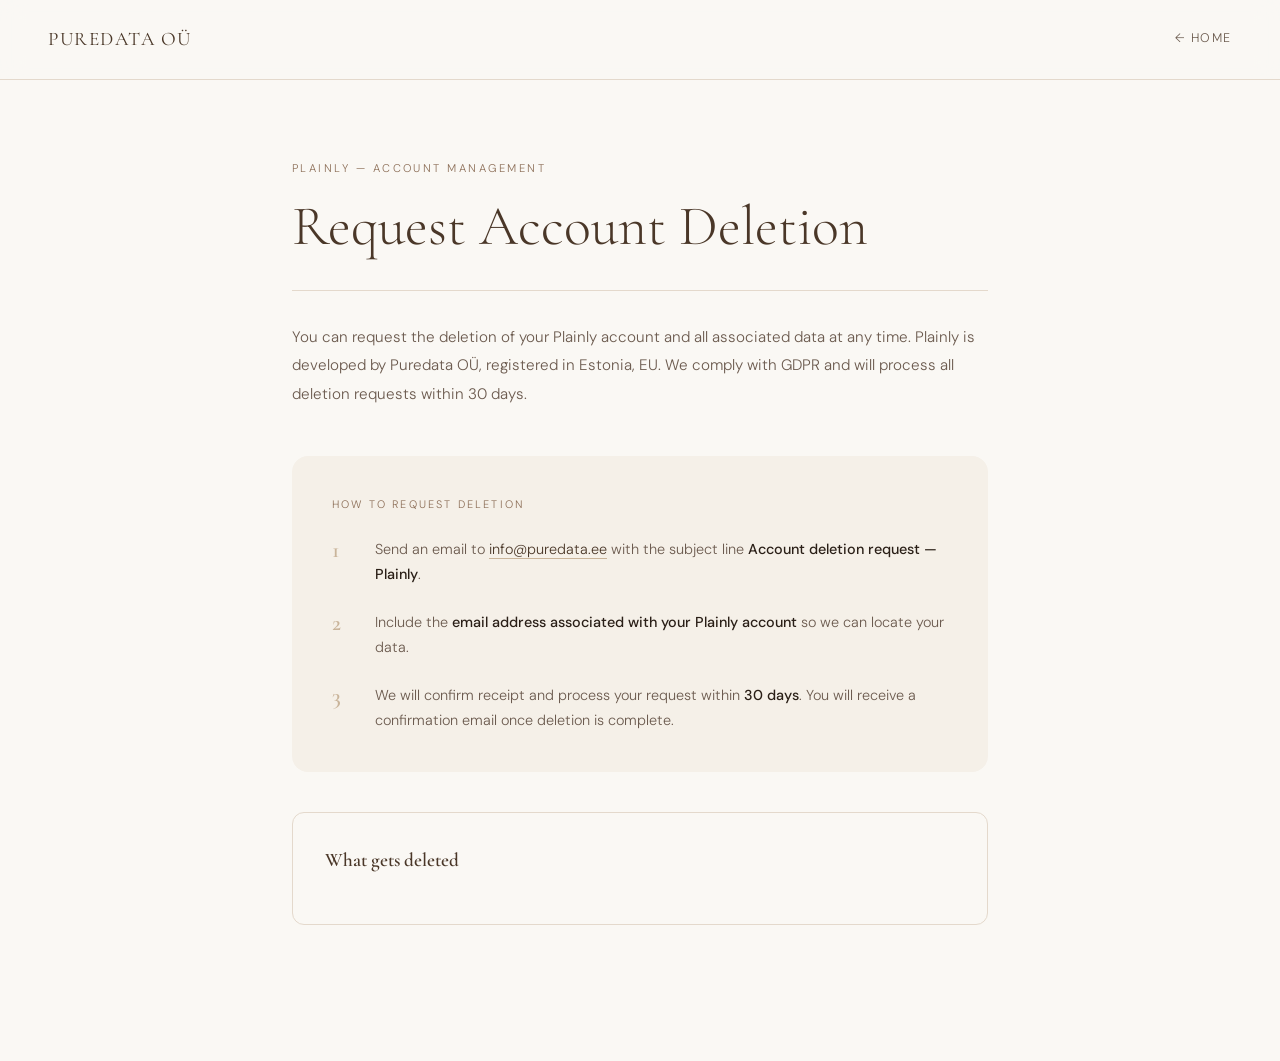
==== delete-account.html @ 612d4282 "Create delete-account.html" ====
<!DOCTYPE html>
<html lang="en">
<head>
  <meta charset="UTF-8" />
  <meta name="viewport" content="width=device-width, initial-scale=1.0" />
  <title>Delete Account — Plainly by Puredata OÜ</title>
  <link rel="preconnect" href="https://fonts.googleapis.com" />
  <link rel="preconnect" href="https://fonts.gstatic.com" crossorigin />
  <link href="https://fonts.googleapis.com/css2?family=Cormorant+Garamond:ital,wght@0,300;0,400;0,600;1,300;1,400&family=DM+Sans:wght@300;400;500&display=swap" rel="stylesheet" />
  <style>
    :root {
      --cream: #f5f0e8;
      --warm-white: #faf8f4;
      --walnut: #4a3728;
      --walnut-mid: #6b4f3a;
      --walnut-light: #8c6e57;
      --tan: #c9b49a;
      --tan-light: #e4d9cc;
      --text-dark: #2a1f17;
      --text-mid: #6b5a4e;
      --text-light: #9e8a7d;
      --destructive: #a03030;
    }

    *, *::before, *::after { box-sizing: border-box; margin: 0; padding: 0; }

    body {
      background: var(--warm-white);
      color: var(--text-dark);
      font-family: 'DM Sans', sans-serif;
      font-weight: 300;
      line-height: 1.6;
    }

    nav {
      position: fixed;
      top: 0; left: 0; right: 0;
      z-index: 100;
      display: flex;
      align-items: center;
      justify-content: space-between;
      padding: 1.5rem 3rem;
      background: rgba(250, 248, 244, 0.85);
      backdrop-filter: blur(12px);
      border-bottom: 1px solid var(--tan-light);
    }

    .nav-logo {
      font-family: 'Cormorant Garamond', serif;
      font-size: 1.2rem;
      font-weight: 400;
      letter-spacing: 0.08em;
      color: var(--walnut);
      text-transform: uppercase;
      text-decoration: none;
    }

    .nav-back {
      font-size: 0.78rem;
      letter-spacing: 0.12em;
      text-transform: uppercase;
      color: var(--text-mid);
      text-decoration: none;
      transition: color 0.2s;
    }

    .nav-back:hover { color: var(--walnut); }

    main {
      max-width: 760px;
      margin: 0 auto;
      padding: 10rem 2rem 6rem;
    }

    .page-label {
      font-size: 0.7rem;
      letter-spacing: 0.22em;
      text-transform: uppercase;
      color: var(--walnut-light);
      margin-bottom: 1rem;
    }

    h1 {
      font-family: 'Cormorant Garamond', serif;
      font-size: clamp(2.2rem, 5vw, 3.5rem);
      font-weight: 300;
      color: var(--walnut);
      line-height: 1.15;
      margin-bottom: 2rem;
      padding-bottom: 2rem;
      border-bottom: 1px solid var(--tan-light);
    }

    .intro {
      font-size: 0.95rem;
      color: var(--text-mid);
      line-height: 1.85;
      margin-bottom: 3rem;
    }

    .steps {
      background: var(--cream);
      border-radius: 16px;
      padding: 2.5rem;
      margin-bottom: 2.5rem;
    }

    .steps-label {
      font-size: 0.68rem;
      letter-spacing: 0.2em;
      text-transform: uppercase;
      color: var(--walnut-light);
      margin-bottom: 1.5rem;
    }

    .step {
      display: flex;
      gap: 1.2rem;
      align-items: flex-start;
      margin-bottom: 1.5rem;
    }

    .step:last-child { margin-bottom: 0; }

    .step-number {
      font-family: 'Cormorant Garamond', serif;
      font-size: 1.4rem;
      font-weight: 600;
      color: var(--tan);
      line-height: 1;
      min-width: 1.5rem;
      padding-top: 0.1rem;
    }

    .step-content {
      font-size: 0.9rem;
      color: var(--text-mid);
      line-height: 1.7;
    }

    .step-content strong {
      font-weight: 500;
      color: var(--text-dark);
    }

    .step-content a {
      color: var(--walnut);
      text-decoration: none;
      border-bottom: 1px solid var(--tan);
      transition: border-color 0.2s;
    }

    .step-content a:hover { border-color: var(--walnut); }

    .data-box {
      border: 1px solid var(--tan-light);
      border-radius: 12px;
      padding: 2rem;
      margin-bottom: 2.5rem;
    }

    .data-box h2 {
      font-family: 'Cormorant Garamond', serif;
      font-size: 1.2rem;
      font-weight: 600;
      color: var(--walnut);
      margin-bottom: 1rem;
    }

    .data-row {
      display: flex;
      justify-content: space-between;
      align-items: baseline;
      padding: 0.6rem 0;
      border-bottom: 1px solid var(--tan-light);
      gap: 1rem;
    }

    .data-row:last-child { border-bottom: none; }

    .data-type {
      font-size: 0.88rem;
      color: var(--text-dark);
      font-weight: 400;
    }

    .data-outcome {
      font-size: 0.82rem;
      color: var(--text-light);
      text-align: right;
    }

    .data-outcome.deleted { color: var(--destructive); }
    .data-outcome.retained { color: var(--walnut-light); }

    .notice {
      font-size: 0.85rem;
      color: var(--text-light);
      line-height: 1.7;
      margin-bottom: 3rem;
    }

    .notice a {
      color: var(--walnut-mid);
    }

    footer {
      background: var(--walnut);
      color: rgba(245, 240, 232, 0.5);
      text-align: center;
      padding: 2rem;
      font-size: 0.78rem;
      letter-spacing: 0.05em;
    }

    footer span { color: rgba(245, 240, 232, 0.8); }
    footer a { color: rgba(245, 240, 232, 0.6); text-decoration: none; }
    footer a:hover { color: rgba(245, 240, 232, 0.9); }

    @media (max-width: 700px) {
      nav { padding: 1.2rem 1.5rem; }
      main { padding: 8rem 1.5rem 4rem; }
      .data-row { flex-direction: column; gap: 0.2rem; }
      .data-outcome { text-align: left; }
    }
  </style>
</head>
<body>

  <nav>
    <a href="/" class="nav-logo">Puredata OÜ</a>
    <a href="/" class="nav-back">← Home</a>
  </nav>

  <main>
    <p class="page-label">Plainly — Account Management</p>
    <h1>Request Account Deletion</h1>

    <p class="intro">
      You can request the deletion of your Plainly account and all associated data at any time.
      Plainly is developed by Puredata OÜ, registered in Estonia, EU. We comply with GDPR and
      will process all deletion requests within 30 days.
    </p>

    <div class="steps">
      <p class="steps-label">How to request deletion</p>

      <div class="step">
        <span class="step-number">1</span>
        <div class="step-content">
          Send an email to <a href="mailto:info@puredata.ee?subject=Account deletion request — Plainly">info@puredata.ee</a>
          with the subject line <strong>Account deletion request — Plainly</strong>.
        </div>
      </div>

      <div class="step">
        <span class="step-number">2</span>
        <div class="step-content">
          Include the <strong>email address associated with your Plainly account</strong>
          so we can locate your data.
        </div>
      </div>

      <div class="step">
        <span class="step-number">3</span>
        <div class="step-content">
          We will confirm receipt and process your request within <strong>30 days</strong>.
          You will receive a confirmation email once deletion is complete.
        </div>
      </div>
    </div>

    <div class="data-box">
      <h2>What gets deleted</h2>
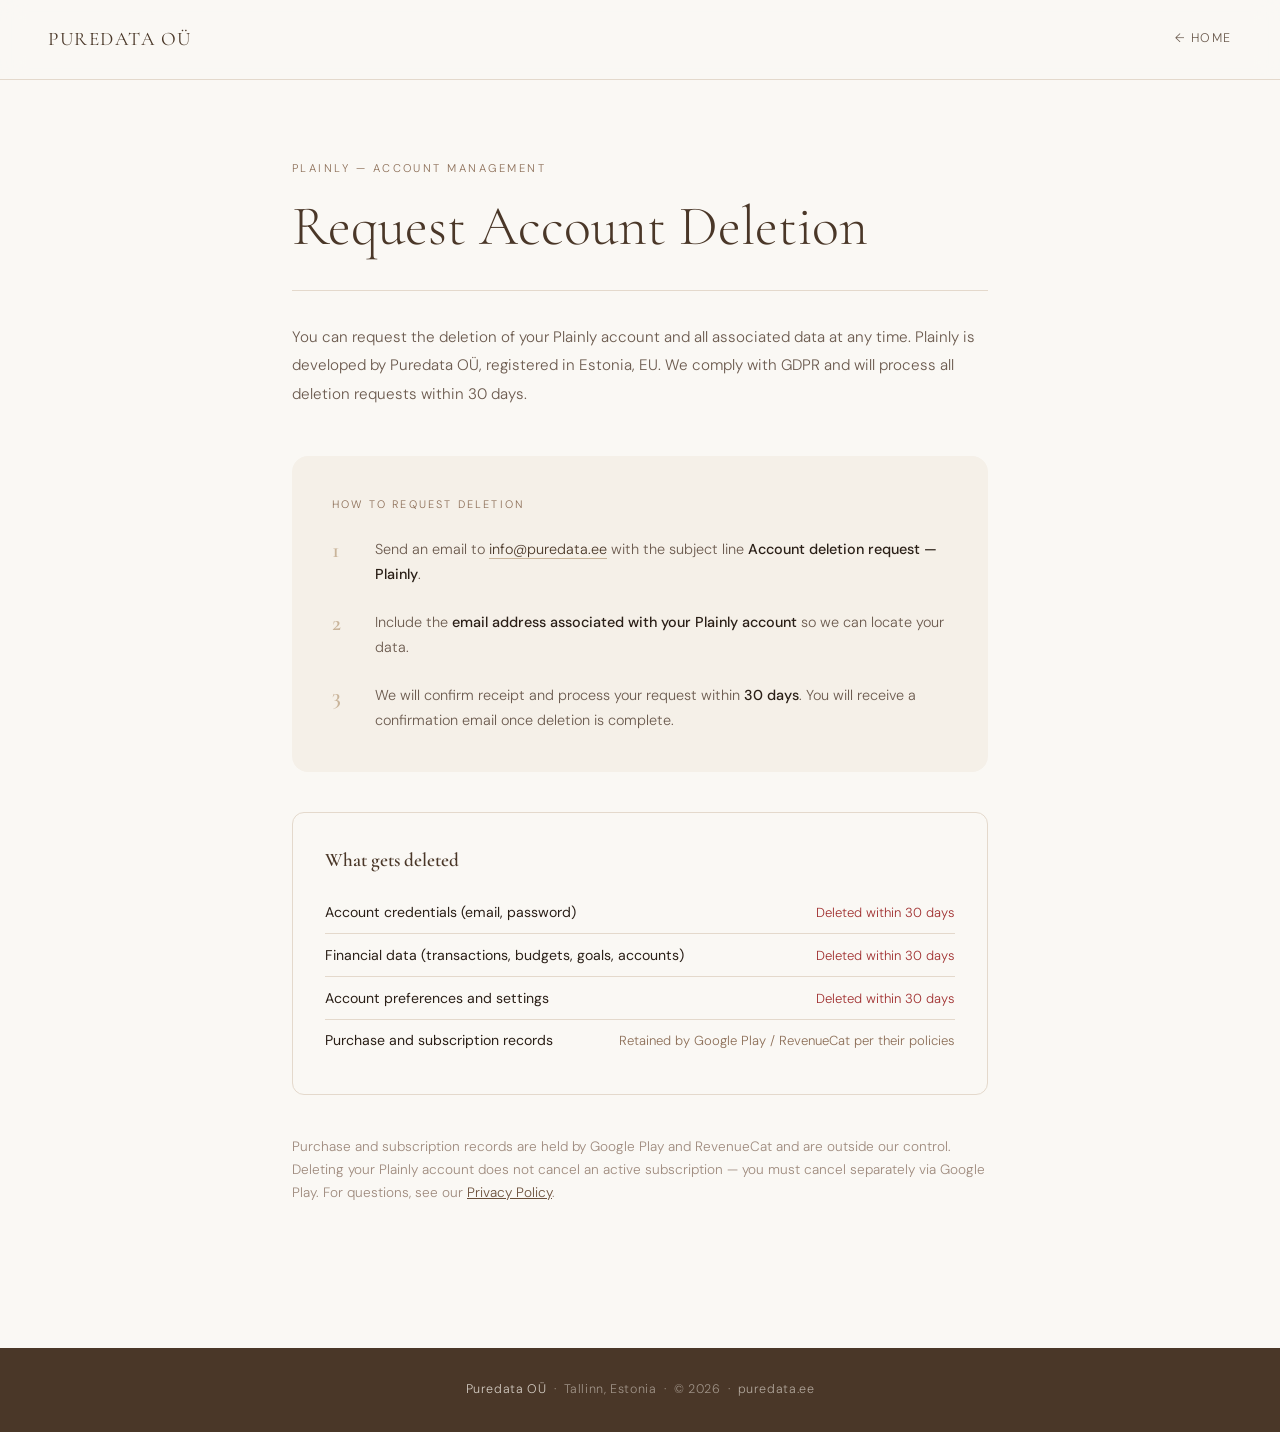
==== commit cd0c537a: "Update delete-account.html" ====
--- a/delete-account.html
+++ b/delete-account.html
@@ -272,3 +272,37 @@
 
     <div class="data-box">
       <h2>What gets deleted</h2>
+
+      <div class="data-row">
+        <span class="data-type">Account credentials (email, password)</span>
+        <span class="data-outcome deleted">Deleted within 30 days</span>
+      </div>
+      <div class="data-row">
+        <span class="data-type">Financial data (transactions, budgets, goals, accounts)</span>
+        <span class="data-outcome deleted">Deleted within 30 days</span>
+      </div>
+      <div class="data-row">
+        <span class="data-type">Account preferences and settings</span>
+        <span class="data-outcome deleted">Deleted within 30 days</span>
+      </div>
+      <div class="data-row">
+        <span class="data-type">Purchase and subscription records</span>
+        <span class="data-outcome retained">Retained by Google Play / RevenueCat per their policies</span>
+      </div>
+    </div>
+
+    <p class="notice">
+      Purchase and subscription records are held by Google Play and RevenueCat and are outside
+      our control. Deleting your Plainly account does not cancel an active subscription —
+      you must cancel separately via Google Play. For questions, see our
+      <a href="/privacy">Privacy Policy</a>.
+    </p>
+
+  </main>
+
+  <footer>
+    <span>Puredata OÜ</span> &nbsp;·&nbsp; Tallinn, Estonia &nbsp;·&nbsp; © 2026 &nbsp;·&nbsp; <a href="/">puredata.ee</a>
+  </footer>
+
+</body>
+</html>
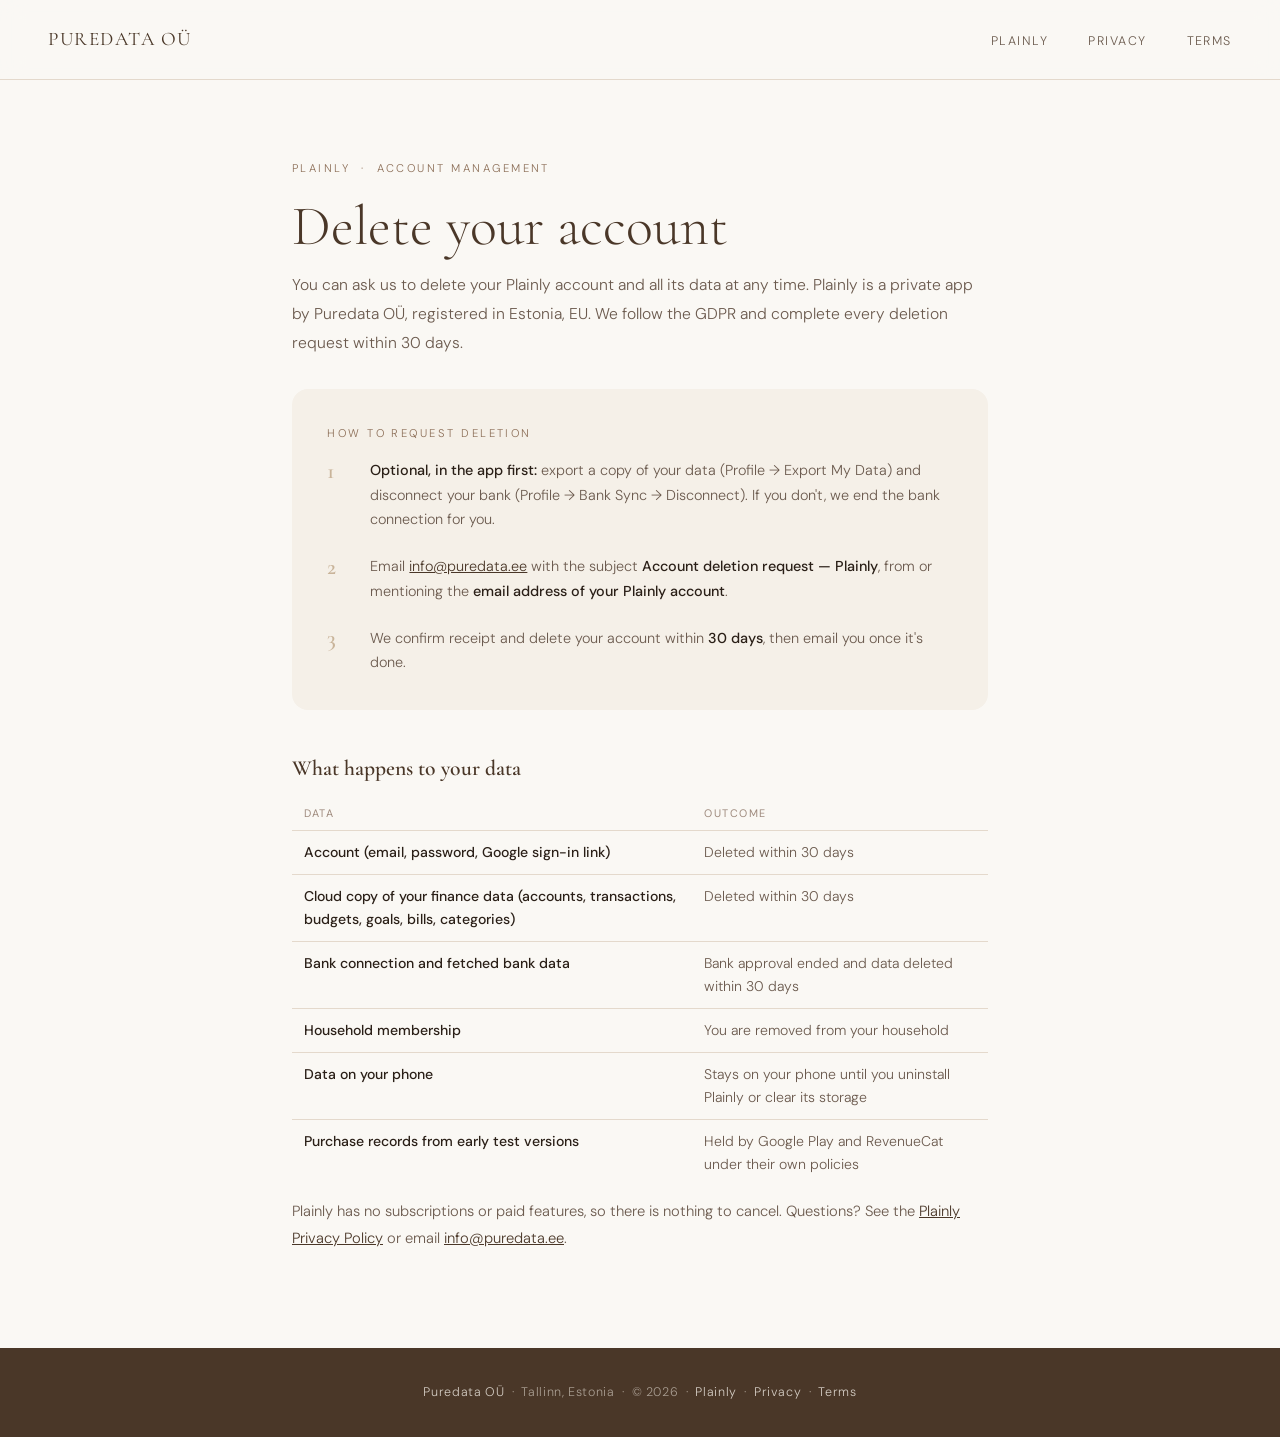
==== commit c349c29e: "Add files via upload" ====
--- a/delete-account.html
+++ b/delete-account.html
@@ -4,126 +4,25 @@
   <meta charset="UTF-8" />
   <meta name="viewport" content="width=device-width, initial-scale=1.0" />
   <title>Delete Account — Plainly by Puredata OÜ</title>
+  <meta name="description" content="How to request deletion of your Plainly account and its data." />
+  <meta name="robots" content="noindex" />
   <link rel="preconnect" href="https://fonts.googleapis.com" />
   <link rel="preconnect" href="https://fonts.gstatic.com" crossorigin />
   <link href="https://fonts.googleapis.com/css2?family=Cormorant+Garamond:ital,wght@0,300;0,400;0,600;1,300;1,400&family=DM+Sans:wght@300;400;500&display=swap" rel="stylesheet" />
+  <link rel="stylesheet" href="/site.css" />
   <style>
-    :root {
-      --cream: #f5f0e8;
-      --warm-white: #faf8f4;
-      --walnut: #4a3728;
-      --walnut-mid: #6b4f3a;
-      --walnut-light: #8c6e57;
-      --tan: #c9b49a;
-      --tan-light: #e4d9cc;
-      --text-dark: #2a1f17;
-      --text-mid: #6b5a4e;
-      --text-light: #9e8a7d;
-      --destructive: #a03030;
-    }
-
-    *, *::before, *::after { box-sizing: border-box; margin: 0; padding: 0; }
-
-    body {
-      background: var(--warm-white);
-      color: var(--text-dark);
-      font-family: 'DM Sans', sans-serif;
-      font-weight: 300;
-      line-height: 1.6;
-    }
-
-    nav {
-      position: fixed;
-      top: 0; left: 0; right: 0;
-      z-index: 100;
-      display: flex;
-      align-items: center;
-      justify-content: space-between;
-      padding: 1.5rem 3rem;
-      background: rgba(250, 248, 244, 0.85);
-      backdrop-filter: blur(12px);
-      border-bottom: 1px solid var(--tan-light);
-    }
-
-    .nav-logo {
-      font-family: 'Cormorant Garamond', serif;
-      font-size: 1.2rem;
-      font-weight: 400;
-      letter-spacing: 0.08em;
-      color: var(--walnut);
-      text-transform: uppercase;
-      text-decoration: none;
-    }
-
-    .nav-back {
-      font-size: 0.78rem;
-      letter-spacing: 0.12em;
-      text-transform: uppercase;
-      color: var(--text-mid);
-      text-decoration: none;
-      transition: color 0.2s;
-    }
-
-    .nav-back:hover { color: var(--walnut); }
-
-    main {
-      max-width: 760px;
-      margin: 0 auto;
-      padding: 10rem 2rem 6rem;
-    }
-
-    .page-label {
-      font-size: 0.7rem;
-      letter-spacing: 0.22em;
-      text-transform: uppercase;
-      color: var(--walnut-light);
-      margin-bottom: 1rem;
-    }
-
-    h1 {
-      font-family: 'Cormorant Garamond', serif;
-      font-size: clamp(2.2rem, 5vw, 3.5rem);
-      font-weight: 300;
-      color: var(--walnut);
-      line-height: 1.15;
-      margin-bottom: 2rem;
-      padding-bottom: 2rem;
-      border-bottom: 1px solid var(--tan-light);
-    }
-
-    .intro {
-      font-size: 0.95rem;
-      color: var(--text-mid);
-      line-height: 1.85;
-      margin-bottom: 3rem;
-    }
-
     .steps {
       background: var(--cream);
       border-radius: 16px;
-      padding: 2.5rem;
-      margin-bottom: 2.5rem;
+      padding: 2.2rem;
+      margin: 2rem 0 2.5rem;
     }
 
-    .steps-label {
-      font-size: 0.68rem;
-      letter-spacing: 0.2em;
-      text-transform: uppercase;
-      color: var(--walnut-light);
-      margin-bottom: 1.5rem;
-    }
-
-    .step {
-      display: flex;
-      gap: 1.2rem;
-      align-items: flex-start;
-      margin-bottom: 1.5rem;
-    }
-
+    .step { display: flex; gap: 1.2rem; align-items: flex-start; margin-bottom: 1.4rem; }
     .step:last-child { margin-bottom: 0; }
 
     .step-number {
-      font-family: 'Cormorant Garamond', serif;
+      font-family: var(--serif);
       font-size: 1.4rem;
       font-weight: 600;
       color: var(--tan);
@@ -132,176 +31,103 @@
       padding-top: 0.1rem;
     }
 
-    .step-content {
-      font-size: 0.9rem;
-      color: var(--text-mid);
-      line-height: 1.7;
-    }
+    .step-content { font-size: 0.9rem; color: var(--text-mid); line-height: 1.7; }
+    .step-content strong { font-weight: 500; color: var(--text-dark); }
 
-    .step-content strong {
-      font-weight: 500;
-      color: var(--text-dark);
-    }
-
-    .step-content a {
-      color: var(--walnut);
-      text-decoration: none;
-      border-bottom: 1px solid var(--tan);
-      transition: border-color 0.2s;
-    }
-
-    .step-content a:hover { border-color: var(--walnut); }
-
-    .data-box {
-      border: 1px solid var(--tan-light);
-      border-radius: 12px;
-      padding: 2rem;
-      margin-bottom: 2.5rem;
-    }
-
-    .data-box h2 {
-      font-family: 'Cormorant Garamond', serif;
-      font-size: 1.2rem;
-      font-weight: 600;
-      color: var(--walnut);
-      margin-bottom: 1rem;
-    }
-
-    .data-row {
-      display: flex;
-      justify-content: space-between;
-      align-items: baseline;
-      padding: 0.6rem 0;
-      border-bottom: 1px solid var(--tan-light);
-      gap: 1rem;
-    }
-
-    .data-row:last-child { border-bottom: none; }
-
-    .data-type {
-      font-size: 0.88rem;
-      color: var(--text-dark);
-      font-weight: 400;
-    }
-
-    .data-outcome {
-      font-size: 0.82rem;
-      color: var(--text-light);
-      text-align: right;
-    }
-
-    .data-outcome.deleted { color: var(--destructive); }
-    .data-outcome.retained { color: var(--walnut-light); }
-
-    .notice {
-      font-size: 0.85rem;
-      color: var(--text-light);
-      line-height: 1.7;
-      margin-bottom: 3rem;
-    }
-
-    .notice a {
-      color: var(--walnut-mid);
-    }
-
-    footer {
-      background: var(--walnut);
-      color: rgba(245, 240, 232, 0.5);
-      text-align: center;
-      padding: 2rem;
-      font-size: 0.78rem;
-      letter-spacing: 0.05em;
-    }
-
-    footer span { color: rgba(245, 240, 232, 0.8); }
-    footer a { color: rgba(245, 240, 232, 0.6); text-decoration: none; }
-    footer a:hover { color: rgba(245, 240, 232, 0.9); }
+    .outcome-deleted { color: var(--destructive); }
+    .outcome-kept { color: var(--walnut-light); }
 
     @media (max-width: 700px) {
-      nav { padding: 1.2rem 1.5rem; }
-      main { padding: 8rem 1.5rem 4rem; }
-      .data-row { flex-direction: column; gap: 0.2rem; }
-      .data-outcome { text-align: left; }
+      .steps { padding: 1.4rem; }
     }
   </style>
 </head>
 <body>
 
-  <nav>
+  <nav class="site-nav" aria-label="Plainly">
     <a href="/" class="nav-logo">Puredata OÜ</a>
-    <a href="/" class="nav-back">← Home</a>
+    <ul class="nav-links">
+      <li><a href="/plainly/">Plainly</a></li>
+      <li><a href="/plainly/privacy">Privacy</a></li>
+      <li><a href="/plainly/terms">Terms</a></li>
+    </ul>
   </nav>
 
-  <main>
-    <p class="page-label">Plainly — Account Management</p>
-    <h1>Request Account Deletion</h1>
+  <main class="page">
+    <p class="eyebrow">Plainly &nbsp;·&nbsp; Account management</p>
+    <h1>Delete your account</h1>
 
-    <p class="intro">
-      You can request the deletion of your Plainly account and all associated data at any time.
-      Plainly is developed by Puredata OÜ, registered in Estonia, EU. We comply with GDPR and
-      will process all deletion requests within 30 days.
-    </p>
+    <p class="lede">You can ask us to delete your Plainly account and all its data at any time. Plainly is a private app by Puredata OÜ, registered in Estonia, EU. We follow the GDPR and complete every deletion request within 30 days.</p>
 
     <div class="steps">
-      <p class="steps-label">How to request deletion</p>
+      <p class="eyebrow">How to request deletion</p>
 
       <div class="step">
         <span class="step-number">1</span>
         <div class="step-content">
-          Send an email to <a href="mailto:info@puredata.ee?subject=Account deletion request — Plainly">info@puredata.ee</a>
-          with the subject line <strong>Account deletion request — Plainly</strong>.
+          <strong>Optional, in the app first:</strong> export a copy of your data (Profile → Export My Data) and disconnect your bank (Profile → Bank Sync → Disconnect). If you don't, we end the bank connection for you.
         </div>
       </div>
 
       <div class="step">
         <span class="step-number">2</span>
         <div class="step-content">
-          Include the <strong>email address associated with your Plainly account</strong>
-          so we can locate your data.
+          Email <a href="mailto:info@puredata.ee?subject=Account%20deletion%20request%20%E2%80%94%20Plainly">info@puredata.ee</a>
+          with the subject <strong>Account deletion request — Plainly</strong>, from or mentioning the
+          <strong>email address of your Plainly account</strong>.
         </div>
       </div>
 
       <div class="step">
         <span class="step-number">3</span>
         <div class="step-content">
-          We will confirm receipt and process your request within <strong>30 days</strong>.
-          You will receive a confirmation email once deletion is complete.
+          We confirm receipt and delete your account within <strong>30 days</strong>, then email you once it's done.
         </div>
       </div>
     </div>
 
-    <div class="data-box">
-      <h2>What gets deleted</h2>
+    <div class="prose">
+      <h2>What happens to your data</h2>
+      <table class="data-table">
+        <thead>
+          <tr><th>Data</th><th>Outcome</th></tr>
+        </thead>
+        <tbody>
+          <tr>
+            <td>Account (email, password, Google sign-in link)</td>
+            <td class="outcome-deleted">Deleted within 30 days</td>
+          </tr>
+          <tr>
+            <td>Cloud copy of your finance data (accounts, transactions, budgets, goals, bills, categories)</td>
+            <td class="outcome-deleted">Deleted within 30 days</td>
+          </tr>
+          <tr>
+            <td>Bank connection and fetched bank data</td>
+            <td class="outcome-deleted">Bank approval ended and data deleted within 30 days</td>
+          </tr>
+          <tr>
+            <td>Household membership</td>
+            <td class="outcome-deleted">You are removed from your household</td>
+          </tr>
+          <tr>
+            <td>Data on your phone</td>
+            <td class="outcome-kept">Stays on your phone until you uninstall Plainly or clear its storage</td>
+          </tr>
+          <tr>
+            <td>Purchase records from early test versions</td>
+            <td class="outcome-kept">Held by Google Play and RevenueCat under their own policies</td>
+          </tr>
+        </tbody>
+      </table>
 
-      <div class="data-row">
-        <span class="data-type">Account credentials (email, password)</span>
-        <span class="data-outcome deleted">Deleted within 30 days</span>
-      </div>
-      <div class="data-row">
-        <span class="data-type">Financial data (transactions, budgets, goals, accounts)</span>
-        <span class="data-outcome deleted">Deleted within 30 days</span>
-      </div>
-      <div class="data-row">
-        <span class="data-type">Account preferences and settings</span>
-        <span class="data-outcome deleted">Deleted within 30 days</span>
-      </div>
-      <div class="data-row">
-        <span class="data-type">Purchase and subscription records</span>
-        <span class="data-outcome retained">Retained by Google Play / RevenueCat per their policies</span>
-      </div>
+      <p>Plainly has no subscriptions or paid features, so there is nothing to cancel. Questions? See the <a href="/plainly/privacy">Plainly Privacy Policy</a> or email <a href="mailto:info@puredata.ee">info@puredata.ee</a>.</p>
     </div>
-
-    <p class="notice">
-      Purchase and subscription records are held by Google Play and RevenueCat and are outside
-      our control. Deleting your Plainly account does not cancel an active subscription —
-      you must cancel separately via Google Play. For questions, see our
-      <a href="/privacy">Privacy Policy</a>.
-    </p>
 
   </main>
 
-  <footer>
-    <span>Puredata OÜ</span> &nbsp;·&nbsp; Tallinn, Estonia &nbsp;·&nbsp; © 2026 &nbsp;·&nbsp; <a href="/">puredata.ee</a>
+  <footer class="site-footer">
+    <span>Puredata OÜ</span> &nbsp;·&nbsp; Tallinn, Estonia &nbsp;·&nbsp; © 2026 &nbsp;·&nbsp;
+    <a href="/plainly/">Plainly</a> &nbsp;·&nbsp; <a href="/plainly/privacy">Privacy</a> &nbsp;·&nbsp; <a href="/plainly/terms">Terms</a>
   </footer>
 
 </body>
--- a/site.css
+++ b/site.css
@@ -0,0 +1,334 @@
+/* Puredata OÜ — shared styles for every page of puredata.ee */
+
+:root {
+  --cream: #f5f0e8;
+  --warm-white: #faf8f4;
+  --walnut: #4a3728;
+  --walnut-mid: #6b4f3a;
+  --walnut-light: #8c6e57;
+  --tan: #c9b49a;
+  --tan-light: #e4d9cc;
+  --text-dark: #2a1f17;
+  --text-mid: #6b5a4e;
+  --text-light: #9e8a7d;
+  --good-border: #c2d6c8;
+  --good-text: #3a6645;
+  --good-bg: #f0f7f2;
+  --note-bg: #fdf8f2;
+  --destructive: #a03030;
+  --nav-bg: rgba(250, 248, 244, 0.85);
+  --on-walnut: rgba(245, 240, 232, 0.8);
+  --on-walnut-soft: rgba(245, 240, 232, 0.55);
+  --serif: 'Cormorant Garamond', Georgia, serif;
+  --sans: 'DM Sans', system-ui, sans-serif;
+}
+
+*, *::before, *::after { box-sizing: border-box; margin: 0; padding: 0; }
+
+html { scroll-behavior: smooth; scroll-padding-top: 6rem; }
+
+body {
+  background: var(--warm-white);
+  color: var(--text-dark);
+  font-family: var(--sans);
+  font-weight: 300;
+  line-height: 1.6;
+  overflow-x: hidden;
+}
+
+a { color: var(--walnut); }
+a:hover { color: var(--walnut-mid); }
+:focus-visible { outline: 2px solid var(--walnut-light); outline-offset: 3px; border-radius: 4px; }
+
+/* ── Nav ── */
+.site-nav {
+  position: fixed;
+  top: 0; left: 0; right: 0;
+  z-index: 100;
+  display: flex;
+  align-items: center;
+  justify-content: space-between;
+  gap: 1rem;
+  padding: 1.5rem 3rem;
+  background: var(--nav-bg);
+  backdrop-filter: blur(12px);
+  -webkit-backdrop-filter: blur(12px);
+  border-bottom: 1px solid var(--tan-light);
+}
+
+.nav-logo {
+  font-family: var(--serif);
+  font-size: 1.2rem;
+  font-weight: 400;
+  letter-spacing: 0.08em;
+  color: var(--walnut);
+  text-transform: uppercase;
+  text-decoration: none;
+  white-space: nowrap;
+}
+
+.nav-links {
+  display: flex;
+  gap: 2.5rem;
+  list-style: none;
+}
+
+.nav-links a {
+  font-size: 0.78rem;
+  letter-spacing: 0.12em;
+  text-transform: uppercase;
+  color: var(--text-mid);
+  text-decoration: none;
+  transition: color 0.2s;
+}
+
+.nav-links a:hover,
+.nav-links a[aria-current="page"] { color: var(--walnut); }
+
+/* ── Page layout (legal + product pages) ── */
+.page {
+  max-width: 760px;
+  margin: 0 auto;
+  padding: 10rem 2rem 6rem;
+}
+
+.eyebrow {
+  font-size: 0.7rem;
+  letter-spacing: 0.22em;
+  text-transform: uppercase;
+  color: var(--walnut-light);
+  margin-bottom: 1rem;
+}
+
+.page h1 {
+  font-family: var(--serif);
+  font-size: clamp(2.2rem, 5vw, 3.5rem);
+  font-weight: 300;
+  color: var(--walnut);
+  line-height: 1.15;
+  margin-bottom: 0.75rem;
+}
+
+.lede {
+  font-size: 0.98rem;
+  color: var(--text-mid);
+  line-height: 1.85;
+  margin-bottom: 2rem;
+}
+
+.meta {
+  font-size: 0.82rem;
+  color: var(--text-light);
+  margin-bottom: 0.9rem;
+}
+
+.rule {
+  border: none;
+  border-top: 1px solid var(--tan-light);
+  margin: 2rem 0;
+}
+
+/* ── Chips ── */
+.chips { display: flex; flex-wrap: wrap; gap: 6px; }
+
+.chip {
+  font-size: 0.72rem;
+  letter-spacing: 0.05em;
+  padding: 3px 10px;
+  border-radius: 100px;
+  border: 1px solid var(--tan);
+  color: var(--walnut-mid);
+  background: var(--note-bg);
+}
+
+.chip.good {
+  border-color: var(--good-border);
+  color: var(--good-text);
+  background: var(--good-bg);
+}
+
+/* ── Callout ── */
+.callout {
+  background: var(--cream);
+  border-left: 3px solid var(--walnut-light);
+  border-radius: 0 12px 12px 0;
+  padding: 1.4rem 1.6rem;
+  margin: 2rem 0;
+}
+
+.callout p {
+  font-size: 0.92rem;
+  color: var(--text-mid);
+  line-height: 1.8;
+}
+
+.callout p + p { margin-top: 0.6rem; }
+.callout strong { font-weight: 500; color: var(--text-dark); }
+
+/* ── Table of contents ── */
+.toc {
+  border: 1px solid var(--tan-light);
+  border-radius: 12px;
+  padding: 1.4rem 1.6rem;
+  margin: 2rem 0 1rem;
+}
+
+.toc ol {
+  columns: 2;
+  column-gap: 2rem;
+  padding-left: 1.2rem;
+  font-size: 0.86rem;
+  color: var(--text-light);
+}
+
+.toc li { margin-bottom: 0.35rem; break-inside: avoid; }
+.toc a { color: var(--text-mid); text-decoration: none; }
+.toc a:hover { color: var(--walnut); text-decoration: underline; }
+
+/* ── Legal / long-form content ── */
+.prose h2 {
+  font-family: var(--serif);
+  font-size: 1.35rem;
+  font-weight: 600;
+  color: var(--walnut);
+  margin: 2.6rem 0 0.6rem;
+}
+
+.prose h3 {
+  font-family: var(--sans);
+  font-size: 0.92rem;
+  font-weight: 500;
+  color: var(--text-dark);
+  margin: 1.4rem 0 0.3rem;
+}
+
+.prose p,
+.prose li {
+  font-size: 0.92rem;
+  color: var(--text-mid);
+  line-height: 1.85;
+}
+
+.prose p + p { margin-top: 0.7rem; }
+.prose ul, .prose ol { padding-left: 1.2rem; margin: 0.5rem 0; }
+.prose li { margin-bottom: 0.4rem; }
+.prose strong { font-weight: 500; color: var(--text-dark); }
+
+/* ── Data table (stacks on phones) ── */
+.data-table {
+  width: 100%;
+  border-collapse: collapse;
+  margin: 0.75rem 0;
+}
+
+.data-table th {
+  text-align: left;
+  font-size: 0.68rem;
+  letter-spacing: 0.14em;
+  text-transform: uppercase;
+  color: var(--text-light);
+  font-weight: 400;
+  padding: 0.45rem 0.75rem;
+  border-bottom: 1px solid var(--tan-light);
+}
+
+.data-table td {
+  padding: 0.65rem 0.75rem;
+  border-bottom: 1px solid var(--tan-light);
+  color: var(--text-mid);
+  vertical-align: top;
+  line-height: 1.6;
+  font-size: 0.88rem;
+}
+
+.data-table tr:last-child td { border-bottom: none; }
+.data-table td:first-child { font-weight: 500; color: var(--text-dark); }
+.data-table a { color: var(--walnut-light); font-size: 0.82rem; }
+
+/* ── Cards ── */
+.card-grid {
+  display: grid;
+  grid-template-columns: repeat(auto-fit, minmax(220px, 1fr));
+  gap: 1rem;
+  margin: 1.5rem 0;
+}
+
+.card {
+  display: block;
+  background: var(--cream);
+  border-radius: 14px;
+  padding: 1.5rem;
+  text-decoration: none;
+  color: inherit;
+  transition: transform 0.2s, background 0.2s;
+}
+
+a.card:hover { transform: translateY(-2px); background: var(--tan-light); color: inherit; }
+
+.card-title {
+  font-family: var(--serif);
+  font-size: 1.25rem;
+  font-weight: 600;
+  color: var(--walnut);
+  margin-bottom: 0.3rem;
+}
+
+.card-text {
+  font-size: 0.86rem;
+  color: var(--text-mid);
+  line-height: 1.7;
+}
+
+.card-link {
+  display: inline-block;
+  margin-top: 0.8rem;
+  font-size: 0.72rem;
+  letter-spacing: 0.14em;
+  text-transform: uppercase;
+  color: var(--walnut-light);
+}
+
+/* ── Footer ── */
+.site-footer {
+  background: var(--walnut);
+  color: var(--on-walnut-soft);
+  text-align: center;
+  padding: 2rem 1.5rem;
+  font-size: 0.78rem;
+  letter-spacing: 0.05em;
+  line-height: 2;
+}
+
+.site-footer span { color: var(--on-walnut); }
+.site-footer a { color: var(--on-walnut); text-decoration: none; }
+.site-footer a:hover { color: var(--cream); text-decoration: underline; }
+
+/* ── Motion ── */
+@keyframes fadeUp {
+  from { opacity: 0; transform: translateY(20px); }
+  to   { opacity: 1; transform: translateY(0); }
+}
+
+@media (prefers-reduced-motion: reduce) {
+  html { scroll-behavior: auto; }
+  *, *::before, *::after { animation: none !important; transition: none !important; }
+}
+
+/* ── Phones ── */
+@media (max-width: 700px) {
+  .site-nav { padding: 1.1rem 1rem; }
+  .nav-links { gap: 1.1rem; }
+  .nav-links a { font-size: 0.7rem; letter-spacing: 0.08em; }
+  .page { padding: 7.5rem 1rem 4rem; }
+  .toc ol { columns: 1; }
+  .callout { padding: 1.2rem; }
+
+  .data-table thead { display: none; }
+  .data-table tr { display: block; padding: 0.7rem 0; border-bottom: 1px solid var(--tan-light); }
+  .data-table tr:last-child { border-bottom: none; }
+  .data-table td { display: block; padding: 0.1rem 0; border: none; }
+}
+
+@media (max-width: 420px) {
+  .nav-optional { display: none; }
+}
